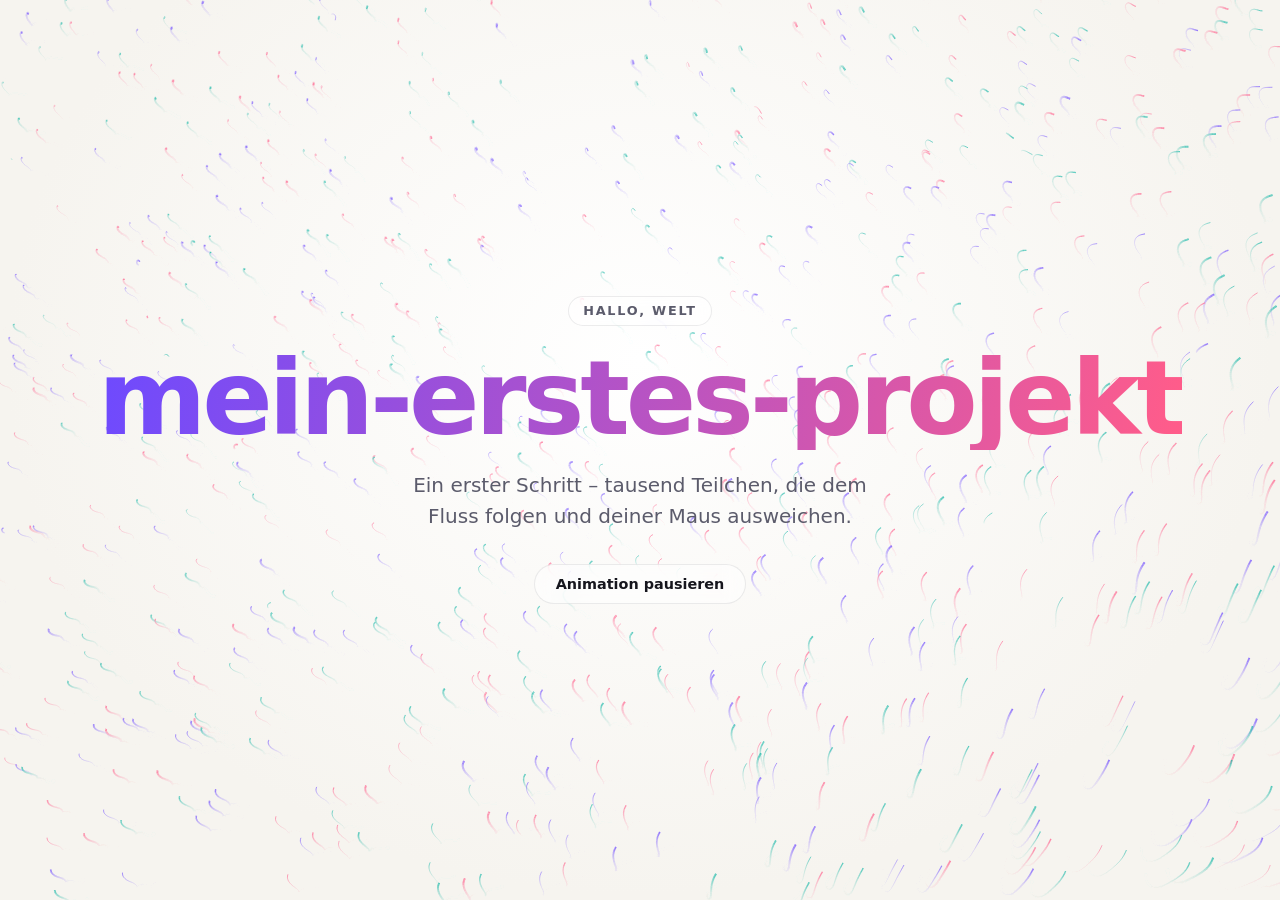
==== index.html @ 2de5b1a1 "Add animated landing page with flow-field canvas background - index.html / style.css / main.js at re" ====
<!doctype html>
<html lang="de">
<head>
  <meta charset="utf-8">
  <meta name="viewport" content="width=device-width, initial-scale=1">
  <meta name="color-scheme" content="light dark">
  <title>mein-erstes-projekt</title>
  <meta name="description" content="Ein kleines Projekt mit einem generativen, interaktiven Hintergrund.">
  <link rel="stylesheet" href="style.css">
</head>
<body>
  <canvas id="bg" aria-hidden="true"></canvas>

  <main class="hero">
    <p class="eyebrow">Hallo, Welt</p>
    <h1 class="title">mein-erstes-projekt</h1>
    <p class="tagline">Ein erster Schritt – tausend Teilchen, die dem Fluss folgen und deiner Maus ausweichen.</p>
    <button class="toggle" id="toggle" type="button" aria-pressed="false">Animation pausieren</button>
  </main>

  <script src="main.js"></script>
</body>
</html>
---- style.css ----
:root {
  --bg: #f6f4ef;
  --bg-glow: #ffffff;
  --fg: #16161d;
  --muted: #5b5b6b;
  --accent-1: #6d4aff;
  --accent-2: #ff5c8a;
  --accent-3: #12b5a6;
  --glass: rgba(255, 255, 255, 0.55);
  --glass-border: rgba(22, 22, 29, 0.08);
}

@media (prefers-color-scheme: dark) {
  :root {
    --bg: #0b0b12;
    --bg-glow: #191632;
    --fg: #f2f1f7;
    --muted: #a3a2b8;
    --accent-1: #8f7bff;
    --accent-2: #ff6f9c;
    --accent-3: #3fe0c5;
    --glass: rgba(20, 20, 32, 0.45);
    --glass-border: rgba(255, 255, 255, 0.08);
  }
}

*,
*::before,
*::after {
  box-sizing: border-box;
}

html,
body {
  margin: 0;
  height: 100%;
}

body {
  min-height: 100vh;
  min-height: 100dvh;
  overflow-x: hidden;
  background: radial-gradient(ellipse at 50% 40%, var(--bg-glow), var(--bg) 70%);
  background-color: var(--bg);
  color: var(--fg);
  font-family: system-ui, -apple-system, "Segoe UI", Roboto, "Helvetica Neue", Arial, sans-serif;
  -webkit-font-smoothing: antialiased;
}

#bg {
  position: fixed;
  inset: 0;
  width: 100%;
  height: 100%;
  display: block;
}

.hero {
  position: relative;
  z-index: 1;
  min-height: 100vh;
  min-height: 100dvh;
  display: flex;
  flex-direction: column;
  align-items: center;
  justify-content: center;
  gap: 1.25rem;
  padding: 2rem 16px;
  text-align: center;
  pointer-events: none;
}

.eyebrow {
  margin: 0;
  padding: 0.4rem 0.9rem;
  border-radius: 999px;
  background: var(--glass);
  border: 1px solid var(--glass-border);
  backdrop-filter: blur(10px);
  -webkit-backdrop-filter: blur(10px);
  color: var(--muted);
  font-size: 0.8rem;
  font-weight: 600;
  letter-spacing: 0.14em;
  text-transform: uppercase;
}

.title {
  margin: 0;
  max-width: 100%;
  font-size: clamp(2.1rem, 9vw, 6.5rem);
  font-weight: 800;
  line-height: 1;
  letter-spacing: -0.04em;
  overflow-wrap: anywhere;
  background: linear-gradient(100deg, var(--accent-1), var(--accent-2) 50%, var(--accent-3));
  background-size: 200% 100%;
  -webkit-background-clip: text;
  background-clip: text;
  color: transparent;
  animation: shimmer 10s ease-in-out infinite alternate;
}

.tagline {
  margin: 0;
  max-width: 34rem;
  color: var(--muted);
  font-size: clamp(1rem, 2.6vw, 1.25rem);
  line-height: 1.55;
  text-wrap: balance;
}

.toggle {
  pointer-events: auto;
  margin-top: 0.75rem;
  padding: 0.7rem 1.3rem;
  border-radius: 999px;
  border: 1px solid var(--glass-border);
  background: var(--glass);
  backdrop-filter: blur(10px);
  -webkit-backdrop-filter: blur(10px);
  color: var(--fg);
  font: inherit;
  font-size: 0.9rem;
  font-weight: 600;
  cursor: pointer;
  transition: transform 0.2s ease, box-shadow 0.2s ease;
}

.toggle:hover {
  transform: translateY(-1px);
  box-shadow: 0 8px 24px -10px var(--accent-1);
}

.toggle:focus-visible {
  outline: 2px solid var(--accent-1);
  outline-offset: 3px;
}

@keyframes shimmer {
  from { background-position: 0% 50%; }
  to   { background-position: 100% 50%; }
}

@media (prefers-reduced-motion: reduce) {
  .title { animation: none; }
  .toggle { transition: none; }
  .toggle:hover { transform: none; }
}
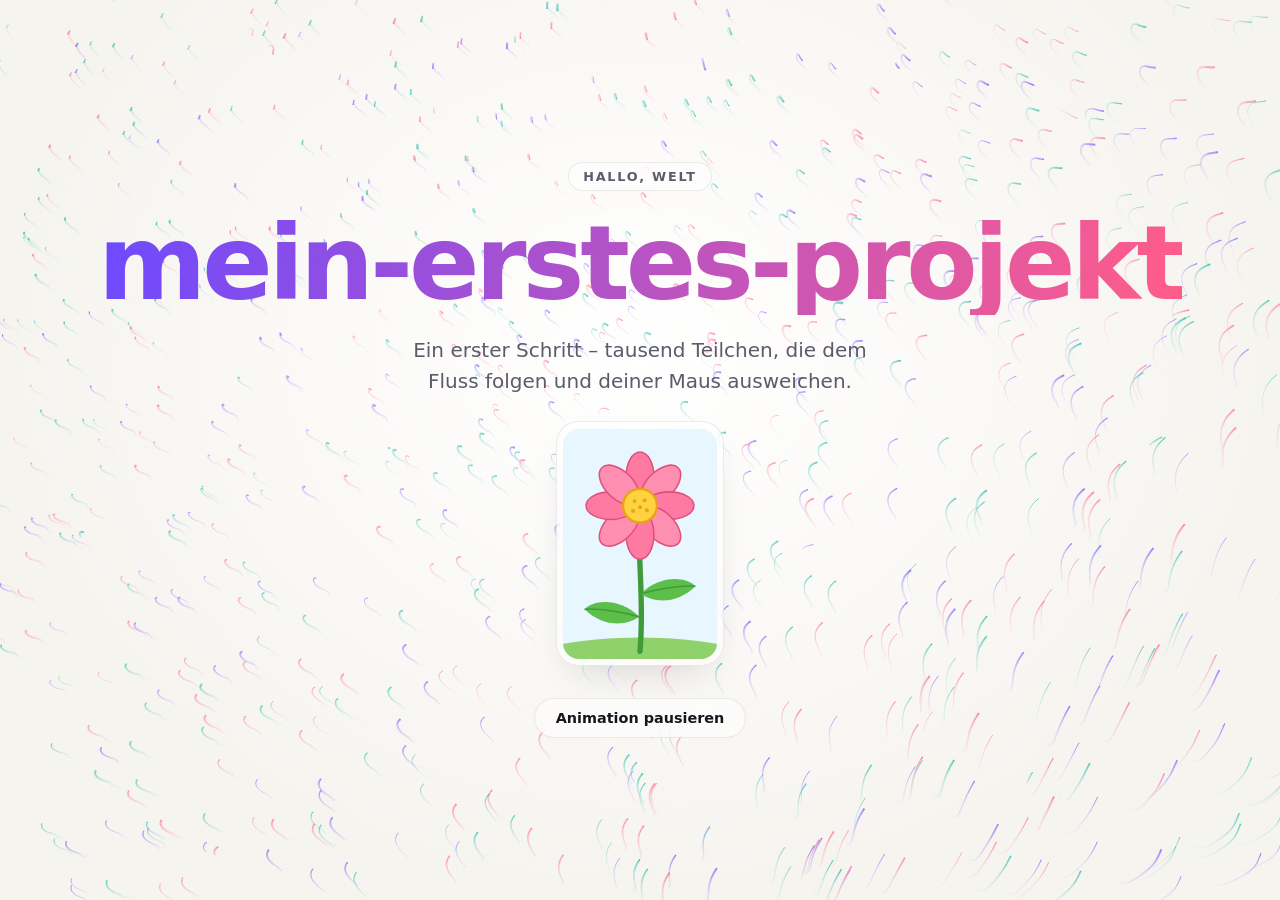
==== commit 4434cda3: "main zusammenführen und Blume in die Landing-Page einbauen - README-Konflikt gelöst: vollständiges L" ====
--- a/index.html
+++ b/index.html
@@ -6,6 +6,7 @@
   <meta name="color-scheme" content="light dark">
   <title>mein-erstes-projekt</title>
   <meta name="description" content="Ein kleines Projekt mit einem generativen, interaktiven Hintergrund.">
+  <link rel="icon" href="images/blume.svg" type="image/svg+xml">
   <link rel="stylesheet" href="style.css">
 </head>
 <body>
@@ -15,6 +16,9 @@
     <p class="eyebrow">Hallo, Welt</p>
     <h1 class="title">mein-erstes-projekt</h1>
     <p class="tagline">Ein erster Schritt – tausend Teilchen, die dem Fluss folgen und deiner Maus ausweichen.</p>
+    <figure class="flower">
+      <img src="images/blume.svg" alt="Eine Blume" width="200" height="300" decoding="async">
+    </figure>
     <button class="toggle" id="toggle" type="button" aria-pressed="false">Animation pausieren</button>
   </main>
 
--- a/style.css
+++ b/style.css
@@ -8,6 +8,8 @@
   --accent-3: #12b5a6;
   --glass: rgba(255, 255, 255, 0.55);
   --glass-border: rgba(22, 22, 29, 0.08);
+  --flower-shadow: rgba(22, 22, 29, 0.18);
+  --flower-dim: 1;
 }
 
 @media (prefers-color-scheme: dark) {
@@ -21,6 +23,8 @@
     --accent-3: #3fe0c5;
     --glass: rgba(20, 20, 32, 0.45);
     --glass-border: rgba(255, 255, 255, 0.08);
+    --flower-shadow: rgba(0, 0, 0, 0.55);
+    --flower-dim: 0.88;
   }
 }
 
@@ -110,6 +114,31 @@
   text-wrap: balance;
 }
 
+.flower {
+  margin: 0.25rem 0 0;
+  width: clamp(6.5rem, 30vw, 10.5rem);
+  max-width: 100%;
+  padding: 0.4rem;
+  border-radius: 1.4rem;
+  background: var(--glass);
+  border: 1px solid var(--glass-border);
+  backdrop-filter: blur(10px);
+  -webkit-backdrop-filter: blur(10px);
+  box-shadow: 0 18px 40px -18px var(--flower-shadow);
+  transform-origin: 50% 100%;
+  animation:
+    flower-grow 1.1s cubic-bezier(0.2, 0.8, 0.2, 1) both,
+    flower-sway 6s ease-in-out 1.1s infinite;
+}
+
+.flower img {
+  display: block;
+  width: 100%;
+  height: auto;
+  border-radius: 1rem;
+  filter: brightness(var(--flower-dim));
+}
+
 .toggle {
   pointer-events: auto;
   margin-top: 0.75rem;
@@ -142,8 +171,20 @@
   to   { background-position: 100% 50%; }
 }
 
+@keyframes flower-grow {
+  from { opacity: 0; transform: scale(0.6) rotate(-4deg); }
+  to   { opacity: 1; transform: scale(1) rotate(0deg); }
+}
+
+@keyframes flower-sway {
+  0%, 100% { transform: rotate(0deg); }
+  25%      { transform: rotate(1.8deg); }
+  75%      { transform: rotate(-1.8deg); }
+}
+
 @media (prefers-reduced-motion: reduce) {
   .title { animation: none; }
+  .flower { animation: none; }
   .toggle { transition: none; }
   .toggle:hover { transform: none; }
 }
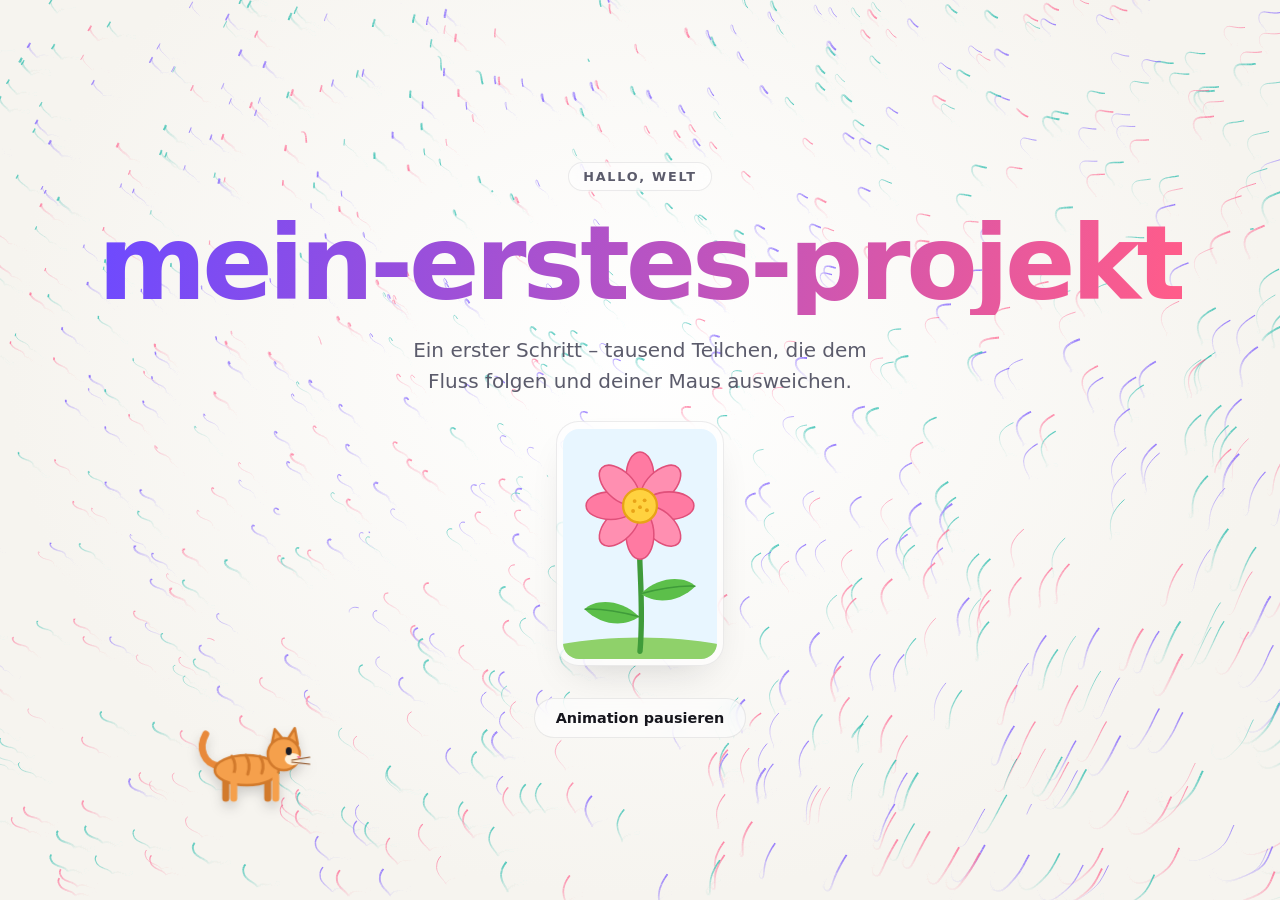
==== commit 65475e0b: "Katze hinzufügen, die unten über die Seite läuft - katze.js: Die Katze sucht sich einen Platz auf de" ====
--- a/index.html
+++ b/index.html
@@ -22,6 +22,31 @@
     <button class="toggle" id="toggle" type="button" aria-pressed="false">Animation pausieren</button>
   </main>
 
+  <div class="cat" id="cat" aria-hidden="true">
+    <svg class="cat-figure" viewBox="0 0 120 80" width="120" height="80">
+      <path class="cat-tail" d="M28 40 C 12 38, 6 22, 14 8" fill="none" stroke="#e8893a" stroke-width="7" stroke-linecap="round"/>
+      <g stroke-width="7" stroke-linecap="round">
+        <path class="cat-leg cat-leg-a" d="M34 50 L 34 72" stroke="#d27a2c"/>
+        <path class="cat-leg cat-leg-b" d="M76 50 L 76 72" stroke="#d27a2c"/>
+      </g>
+      <g class="cat-body">
+        <ellipse cx="55" cy="44" rx="32" ry="15" fill="#f5a04c" stroke="#d27a2c" stroke-width="2.5"/>
+        <path d="M40 30 C 44 36, 44 42, 42 48 M54 29 C 58 35, 58 42, 56 48 M68 30 C 72 36, 72 42, 70 47" fill="none" stroke="#d27a2c" stroke-width="3" stroke-linecap="round"/>
+        <path d="M80 18 L 83 3 L 92 14 Z M96 13 L 103 2 L 106 18 Z" fill="#f5a04c" stroke="#d27a2c" stroke-width="2.5" stroke-linejoin="round"/>
+        <circle cx="92" cy="28" r="16" fill="#f5a04c" stroke="#d27a2c" stroke-width="2.5"/>
+        <ellipse cx="101" cy="33" rx="8" ry="6" fill="#fff1dc"/>
+        <ellipse class="cat-eye" cx="97" cy="25" rx="3" ry="4" fill="#1b1b24"/>
+        <path d="M105 30 L 109 30 L 107 33 Z" fill="#ff7aa2"/>
+        <path d="M100 34 L 118 31 M100 36 L 118 38" stroke="#8a4a1c" stroke-width="1.2" stroke-linecap="round"/>
+      </g>
+      <g stroke-width="7" stroke-linecap="round">
+        <path class="cat-leg cat-leg-b" d="M42 50 L 42 72" stroke="#f5a04c"/>
+        <path class="cat-leg cat-leg-a" d="M84 50 L 84 72" stroke="#f5a04c"/>
+      </g>
+    </svg>
+  </div>
+
   <script src="main.js"></script>
+  <script src="katze.js"></script>
 </body>
 </html>
--- a/style.css
+++ b/style.css
@@ -139,6 +139,63 @@
   filter: brightness(var(--flower-dim));
 }
 
+/* Katze, die unten über die Seite läuft (Position setzt katze.js). */
+.cat {
+  position: fixed;
+  left: 0;
+  top: 0;
+  z-index: 2;
+  width: clamp(72px, 14vw, 120px);
+  pointer-events: none;
+  will-change: transform;
+  filter: drop-shadow(0 6px 6px var(--flower-shadow));
+}
+
+.cat-figure {
+  display: block;
+  width: 100%;
+  height: auto;
+  overflow: visible;
+}
+
+.cat.is-left .cat-figure { transform: scaleX(-1); }
+
+.cat-leg,
+.cat-tail,
+.cat-body {
+  transform-box: fill-box;
+}
+
+.cat-leg { transform-origin: 50% 0%; }
+.cat-tail { transform-origin: 100% 100%; animation: cat-tail 2.4s ease-in-out infinite; }
+.cat-eye { transform-box: fill-box; transform-origin: center; animation: cat-blink 5s infinite; }
+
+.cat.is-walking .cat-leg-a { animation: cat-step 0.45s ease-in-out infinite alternate; }
+.cat.is-walking .cat-leg-b { animation: cat-step 0.45s ease-in-out infinite alternate-reverse; }
+.cat.is-walking .cat-body  { animation: cat-bob 0.225s ease-in-out infinite alternate; }
+.cat.is-walking .cat-tail  { animation-duration: 0.9s; }
+.cat.is-still * { animation: none !important; }
+
+@keyframes cat-step {
+  from { transform: rotate(-22deg); }
+  to   { transform: rotate(22deg); }
+}
+
+@keyframes cat-bob {
+  from { transform: translateY(0); }
+  to   { transform: translateY(-1.5px); }
+}
+
+@keyframes cat-tail {
+  0%, 100% { transform: rotate(0deg); }
+  50%      { transform: rotate(14deg); }
+}
+
+@keyframes cat-blink {
+  0%, 94%, 100% { transform: scaleY(1); }
+  97%           { transform: scaleY(0.1); }
+}
+
 .toggle {
   pointer-events: auto;
   margin-top: 0.75rem;
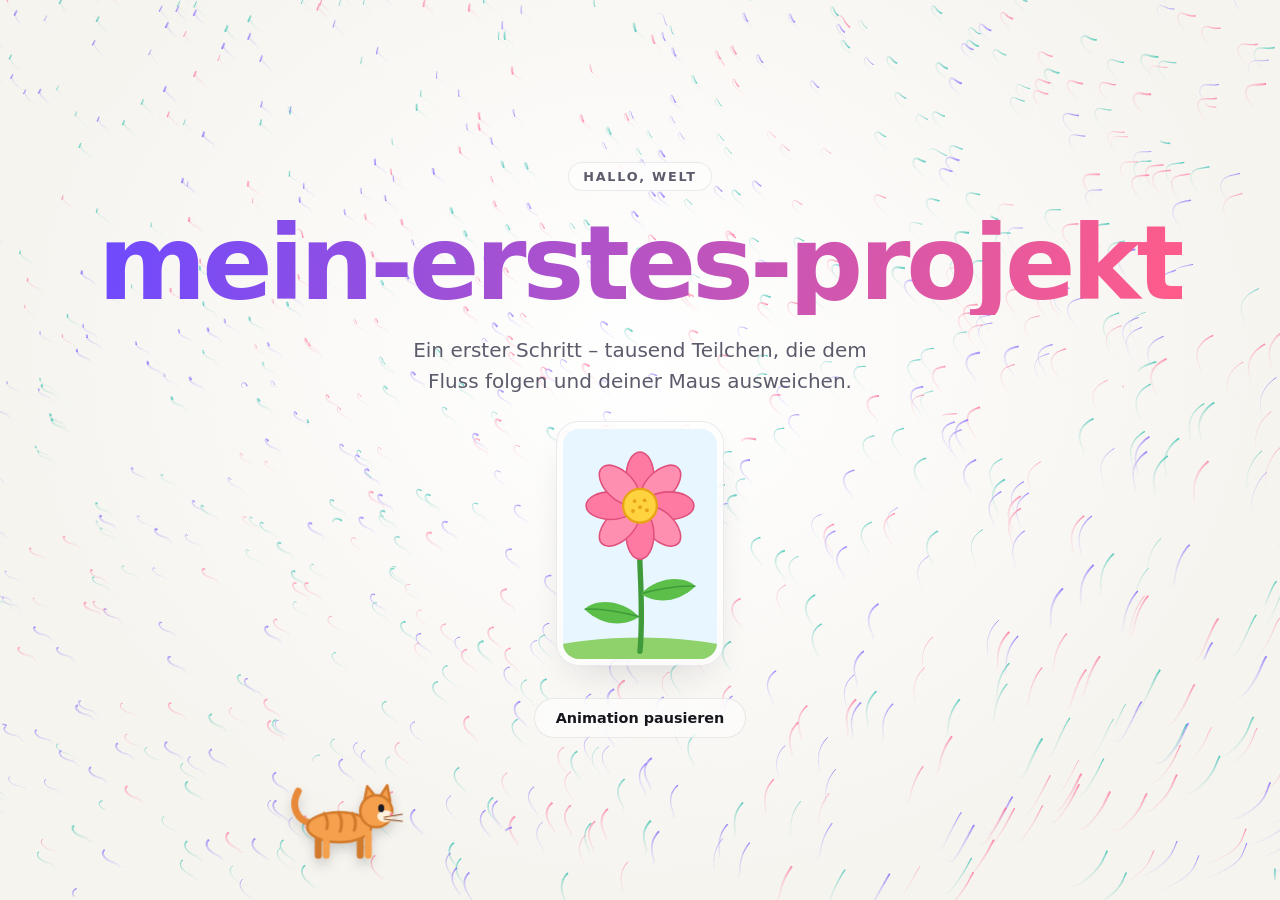
==== commit e89c29e0: "Katze Balu taufen Die Katze heißt jetzt Balu: im README, im SVG-Titel, als Tooltip auf der Seite und" ====
--- a/index.html
+++ b/index.html
@@ -22,7 +22,7 @@
     <button class="toggle" id="toggle" type="button" aria-pressed="false">Animation pausieren</button>
   </main>
 
-  <div class="cat" id="cat" aria-hidden="true">
+  <div class="cat" id="cat" aria-hidden="true" title="Balu">
     <svg class="cat-figure" viewBox="0 0 120 80" width="120" height="80">
       <path class="cat-tail" d="M28 40 C 12 38, 6 22, 14 8" fill="none" stroke="#e8893a" stroke-width="7" stroke-linecap="round"/>
       <g stroke-width="7" stroke-linecap="round">
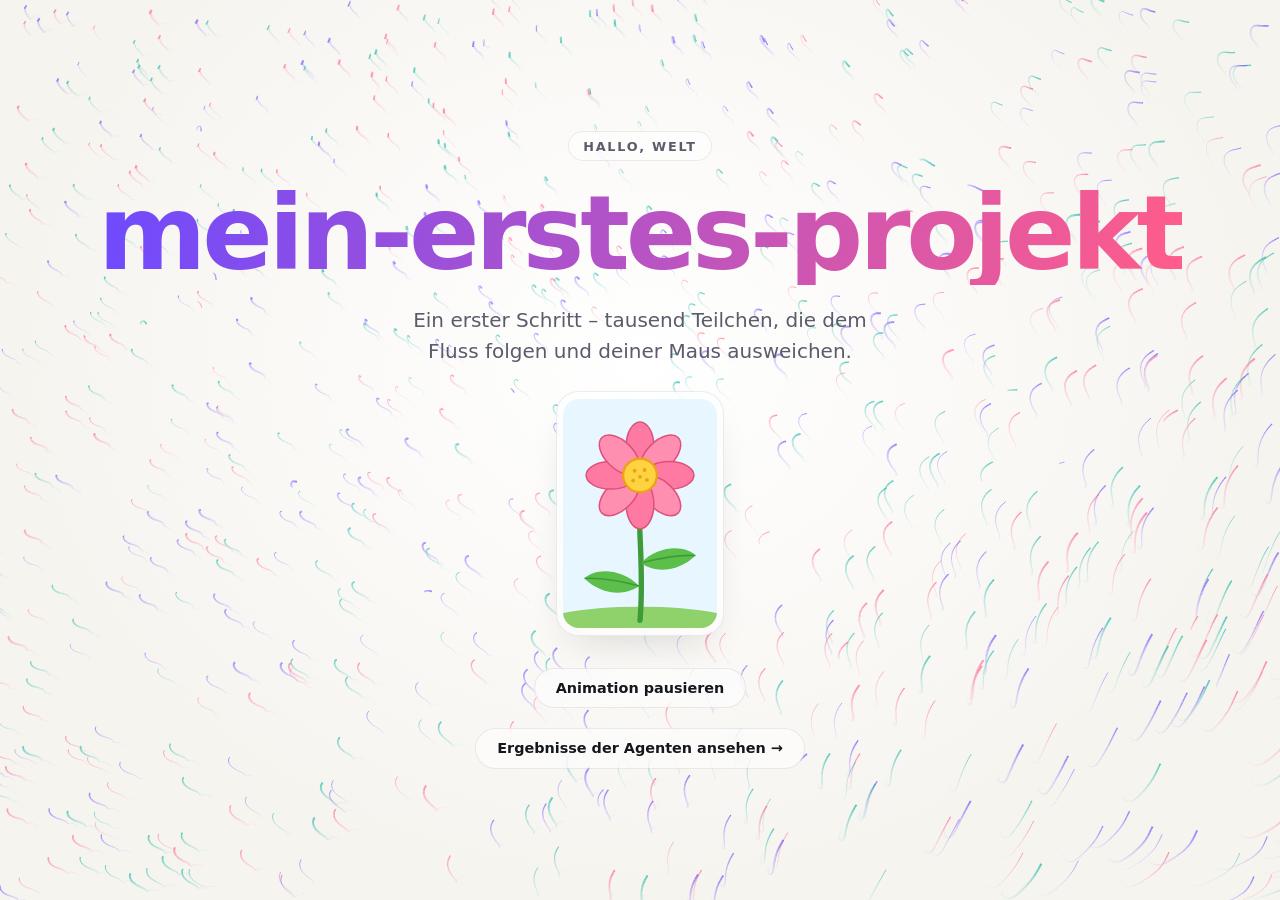
==== commit 9afda42c: "Ergebnis-Leinwand für alle Agenten-Ergebnisse hinzufügen Neue Seite leinwand/index.html: eine große," ====
--- a/index.html
+++ b/index.html
@@ -20,33 +20,9 @@
       <img src="images/blume.svg" alt="Eine Blume" width="200" height="300" decoding="async">
     </figure>
     <button class="toggle" id="toggle" type="button" aria-pressed="false">Animation pausieren</button>
+    <a class="toggle" href="leinwand/index.html">Ergebnisse der Agenten ansehen →</a>
   </main>
 
-  <div class="cat" id="cat" aria-hidden="true" title="Balu">
-    <svg class="cat-figure" viewBox="0 0 120 80" width="120" height="80">
-      <path class="cat-tail" d="M28 40 C 12 38, 6 22, 14 8" fill="none" stroke="#e8893a" stroke-width="7" stroke-linecap="round"/>
-      <g stroke-width="7" stroke-linecap="round">
-        <path class="cat-leg cat-leg-a" d="M34 50 L 34 72" stroke="#d27a2c"/>
-        <path class="cat-leg cat-leg-b" d="M76 50 L 76 72" stroke="#d27a2c"/>
-      </g>
-      <g class="cat-body">
-        <ellipse cx="55" cy="44" rx="32" ry="15" fill="#f5a04c" stroke="#d27a2c" stroke-width="2.5"/>
-        <path d="M40 30 C 44 36, 44 42, 42 48 M54 29 C 58 35, 58 42, 56 48 M68 30 C 72 36, 72 42, 70 47" fill="none" stroke="#d27a2c" stroke-width="3" stroke-linecap="round"/>
-        <path d="M80 18 L 83 3 L 92 14 Z M96 13 L 103 2 L 106 18 Z" fill="#f5a04c" stroke="#d27a2c" stroke-width="2.5" stroke-linejoin="round"/>
-        <circle cx="92" cy="28" r="16" fill="#f5a04c" stroke="#d27a2c" stroke-width="2.5"/>
-        <ellipse cx="101" cy="33" rx="8" ry="6" fill="#fff1dc"/>
-        <ellipse class="cat-eye" cx="97" cy="25" rx="3" ry="4" fill="#1b1b24"/>
-        <path d="M105 30 L 109 30 L 107 33 Z" fill="#ff7aa2"/>
-        <path d="M100 34 L 118 31 M100 36 L 118 38" stroke="#8a4a1c" stroke-width="1.2" stroke-linecap="round"/>
-      </g>
-      <g stroke-width="7" stroke-linecap="round">
-        <path class="cat-leg cat-leg-b" d="M42 50 L 42 72" stroke="#f5a04c"/>
-        <path class="cat-leg cat-leg-a" d="M84 50 L 84 72" stroke="#f5a04c"/>
-      </g>
-    </svg>
-  </div>
-
   <script src="main.js"></script>
-  <script src="katze.js"></script>
 </body>
 </html>
--- a/style.css
+++ b/style.css
@@ -139,63 +139,6 @@
   filter: brightness(var(--flower-dim));
 }
 
-/* Katze, die unten über die Seite läuft (Position setzt katze.js). */
-.cat {
-  position: fixed;
-  left: 0;
-  top: 0;
-  z-index: 2;
-  width: clamp(72px, 14vw, 120px);
-  pointer-events: none;
-  will-change: transform;
-  filter: drop-shadow(0 6px 6px var(--flower-shadow));
-}
-
-.cat-figure {
-  display: block;
-  width: 100%;
-  height: auto;
-  overflow: visible;
-}
-
-.cat.is-left .cat-figure { transform: scaleX(-1); }
-
-.cat-leg,
-.cat-tail,
-.cat-body {
-  transform-box: fill-box;
-}
-
-.cat-leg { transform-origin: 50% 0%; }
-.cat-tail { transform-origin: 100% 100%; animation: cat-tail 2.4s ease-in-out infinite; }
-.cat-eye { transform-box: fill-box; transform-origin: center; animation: cat-blink 5s infinite; }
-
-.cat.is-walking .cat-leg-a { animation: cat-step 0.45s ease-in-out infinite alternate; }
-.cat.is-walking .cat-leg-b { animation: cat-step 0.45s ease-in-out infinite alternate-reverse; }
-.cat.is-walking .cat-body  { animation: cat-bob 0.225s ease-in-out infinite alternate; }
-.cat.is-walking .cat-tail  { animation-duration: 0.9s; }
-.cat.is-still * { animation: none !important; }
-
-@keyframes cat-step {
-  from { transform: rotate(-22deg); }
-  to   { transform: rotate(22deg); }
-}
-
-@keyframes cat-bob {
-  from { transform: translateY(0); }
-  to   { transform: translateY(-1.5px); }
-}
-
-@keyframes cat-tail {
-  0%, 100% { transform: rotate(0deg); }
-  50%      { transform: rotate(14deg); }
-}
-
-@keyframes cat-blink {
-  0%, 94%, 100% { transform: scaleY(1); }
-  97%           { transform: scaleY(0.1); }
-}
-
 .toggle {
   pointer-events: auto;
   margin-top: 0.75rem;
@@ -210,7 +153,12 @@
   font-size: 0.9rem;
   font-weight: 600;
   cursor: pointer;
+  text-decoration: none;
   transition: transform 0.2s ease, box-shadow 0.2s ease;
+}
+
+.toggle + .toggle {
+  margin-top: 0;
 }
 
 .toggle:hover {
